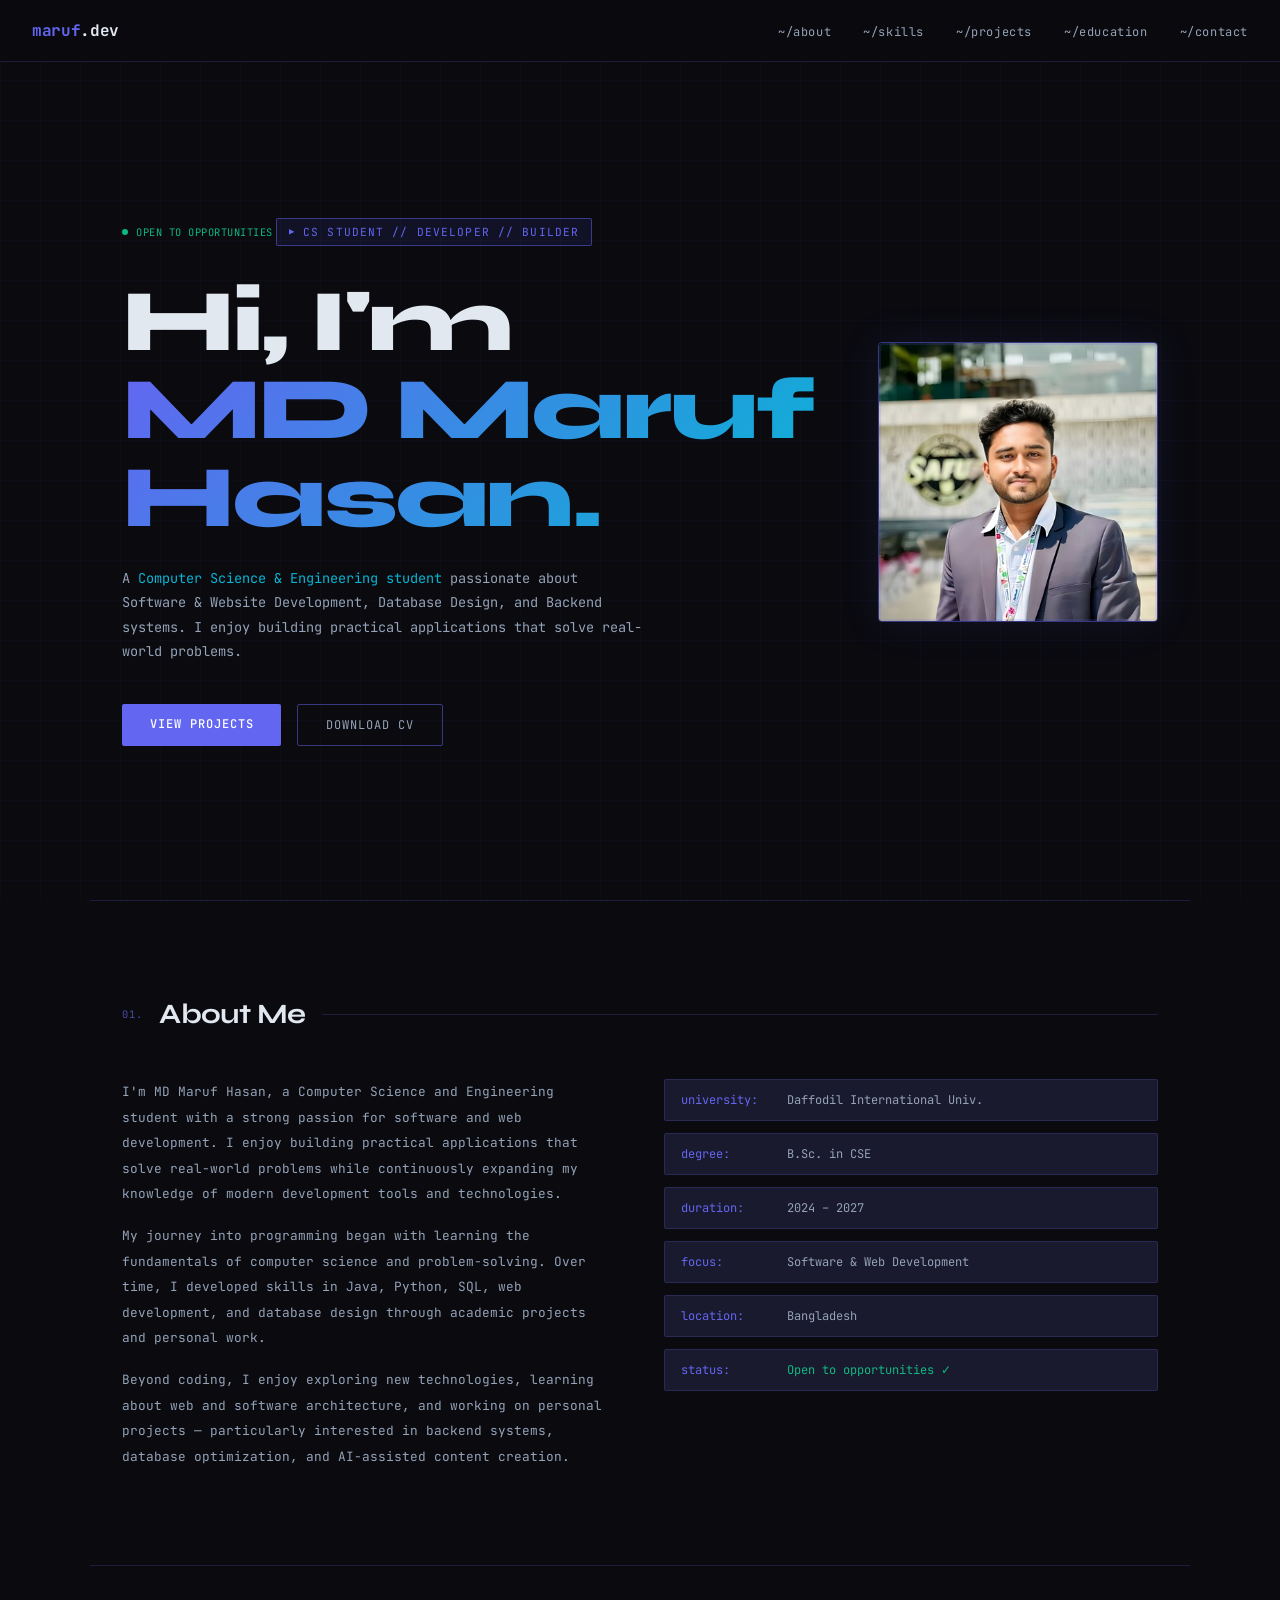
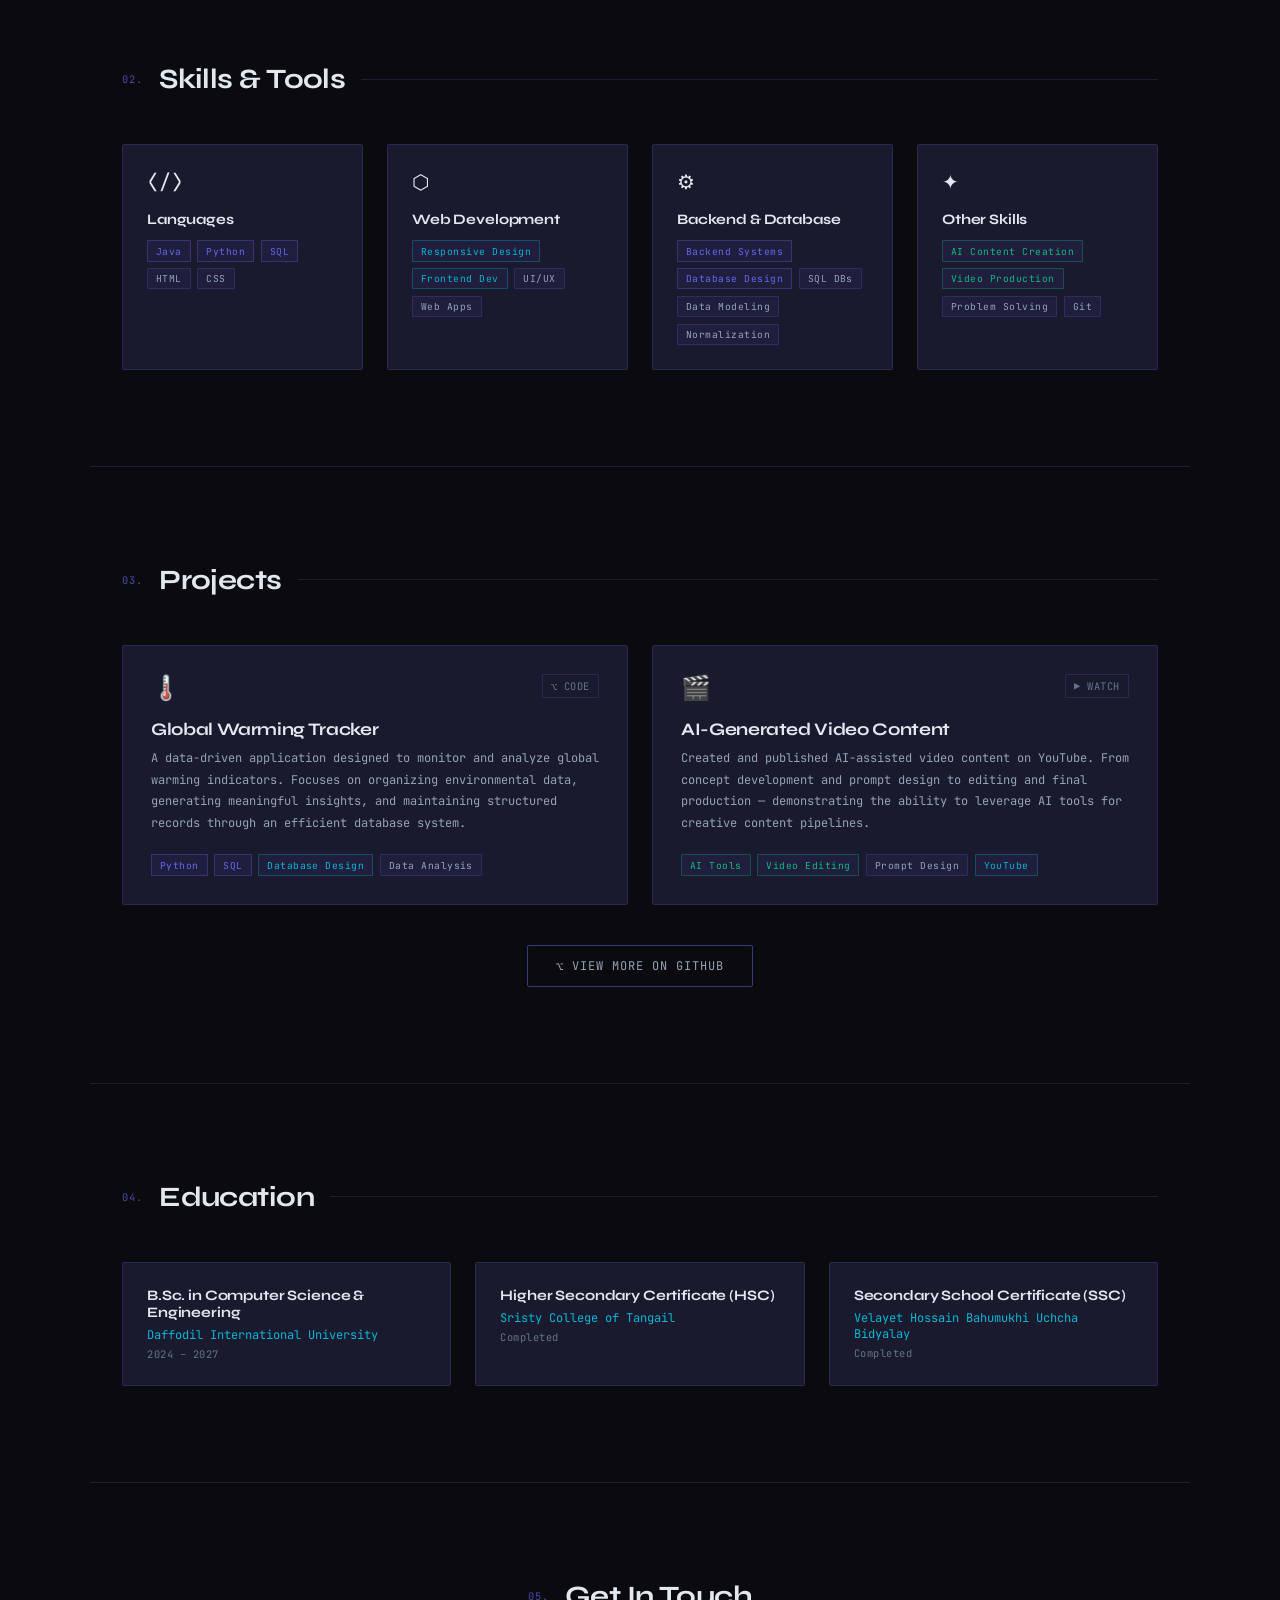
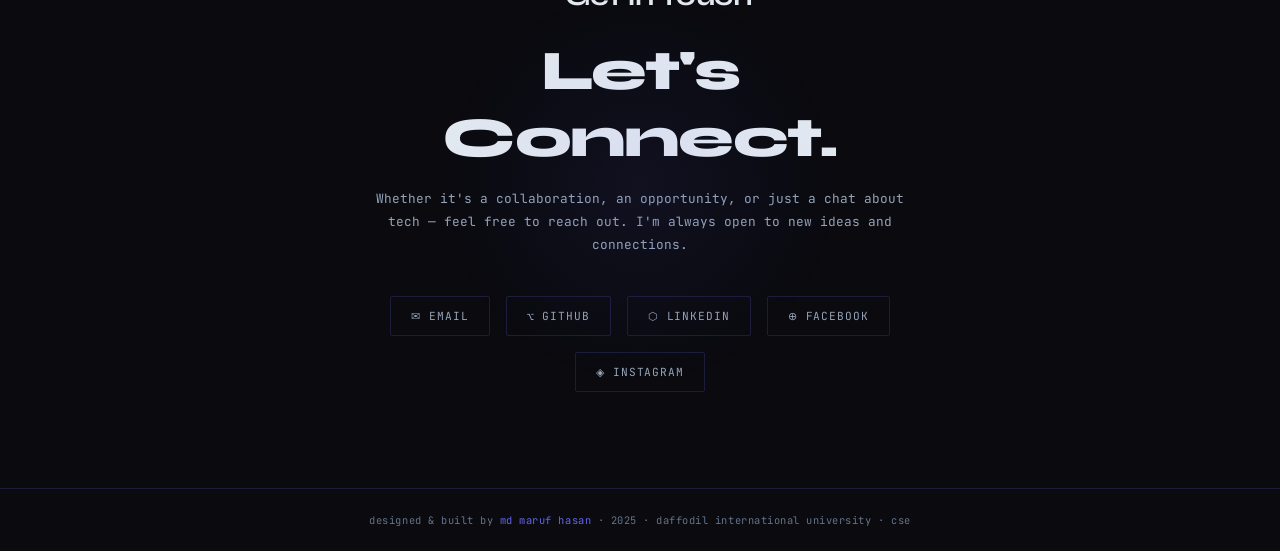
==== index.html @ e0969e5d "rename" ====
<!DOCTYPE html>
<html lang="en">
<head>
<meta charset="UTF-8">
<meta name="viewport" content="width=device-width, initial-scale=1.0">
<title>MD Maruf Hasan — CS Student</title>
<link href="https://fonts.googleapis.com/css2?family=JetBrains+Mono:wght@300;400;500;700&family=Syne:wght@400;600;700;800&display=swap" rel="stylesheet">
<link rel="stylesheet" href="style.css">
</head>
<body id="top">

<nav>
  <a href="#top" class="nav-logo">maruf<span>.dev</span></a>
  <ul class="nav-links">
    <li><a href="#about">~/about</a></li>
    <li><a href="#skills">~/skills</a></li>
    <li><a href="#projects">~/projects</a></li>
    <li><a href="#education">~/education</a></li>
    <li><a href="#contact">~/contact</a></li>
  </ul>
</nav>

<!-- HERO -->
<section class="hero" style="gap:4rem;">
  <div class="hero-content">
    <div class="status-pill">
      <span class="status-dot"></span>
      OPEN TO OPPORTUNITIES
    </div>
    <div class="hero-tag">CS STUDENT // DEVELOPER // BUILDER</div>
    <h1>
      <span class="name-line">Hi, I'm</span>
      <span class="name-line accent-word">MD Maruf Hasan.</span>
    </h1>
    <p class="hero-sub">
      A <span class="highlight">Computer Science &amp; Engineering student</span> passionate
      about Software &amp; Website Development, Database Design, and Backend systems.
      I enjoy building practical applications that solve real-world problems.
    </p>
    <div class="hero-cta">
      <a href="#projects" class="btn-primary">VIEW PROJECTS</a>
      <a href="https://drive.google.com/file/d/1HnLMd99gsw0s8gDPvyJ2rtFt3Ogb9XiE/view?usp=sharing" target="_blank" class="btn-outline">DOWNLOAD CV</a>
    </div>
  </div>
  <div class="hero-img-wrap">
    <div class="hero-img-ring">
      <img src="[data-uri]" alt="MD Maruf Hasan profile image" class="hero-img" alt="MD Maruf Hasan" class="hero-img" />
    </div>
  </div>
</section>

<!-- ABOUT -->
<div class="divider"></div>
<section id="about">
  <div class="section-wrap">
    <div class="section-header">
      <span class="section-num mono">01.</span>
      <h2 class="section-title">About Me</h2>
      <div class="section-line"></div>
    </div>
    <div class="about-grid">
      <div class="about-text">
        <p>
          I'm MD Maruf Hasan, a Computer Science and Engineering student with a strong
          passion for software and web development. I enjoy building practical applications
          that solve real-world problems while continuously expanding my knowledge of
          modern development tools and technologies.
        </p>
        <p>
          My journey into programming began with learning the fundamentals of computer
          science and problem-solving. Over time, I developed skills in Java, Python,
          SQL, web development, and database design through academic projects and
          personal work.
        </p>
        <p>
          Beyond coding, I enjoy exploring new technologies, learning about web and
          software architecture, and working on personal projects — particularly interested
          in backend systems, database optimization, and AI-assisted content creation.
        </p>
      </div>
      <div class="info-list">
        <div class="info-item">
          <span class="info-label mono">university:</span>
          <span class="info-val mono">Daffodil International Univ.</span>
        </div>
        <div class="info-item">
          <span class="info-label mono">degree:</span>
          <span class="info-val mono">B.Sc. in CSE</span>
        </div>
        <div class="info-item">
          <span class="info-label mono">duration:</span>
          <span class="info-val mono">2024 – 2027</span>
        </div>
        <div class="info-item">
          <span class="info-label mono">focus:</span>
          <span class="info-val mono">Software &amp; Web Development</span>
        </div>
        <div class="info-item">
          <span class="info-label mono">location:</span>
          <span class="info-val mono">Bangladesh</span>
        </div>
        <div class="info-item">
          <span class="info-label mono">status:</span>
          <span class="info-val mono" style="color:#10b981;">Open to opportunities ✓</span>
        </div>
      </div>
    </div>
  </div>
</section>

<!-- SKILLS -->
<div class="divider"></div>
<section id="skills">
  <div class="section-wrap">
    <div class="section-header">
      <span class="section-num mono">02.</span>
      <h2 class="section-title">Skills &amp; Tools</h2>
      <div class="section-line"></div>
    </div>
    <div class="skills-grid">
      <div class="skill-card">
        <div class="skill-icon">⟨/⟩</div>
        <div class="skill-name">Languages</div>
        <div class="skill-tags">
          <span class="tag accent">Java</span>
          <span class="tag accent">Python</span>
          <span class="tag accent">SQL</span>
          <span class="tag">HTML</span>
          <span class="tag">CSS</span>
        </div>
      </div>
      <div class="skill-card">
        <div class="skill-icon">⬡</div>
        <div class="skill-name">Web Development</div>
        <div class="skill-tags">
          <span class="tag cyan">Responsive Design</span>
          <span class="tag cyan">Frontend Dev</span>
          <span class="tag">UI/UX</span>
          <span class="tag">Web Apps</span>
        </div>
      </div>
      <div class="skill-card">
        <div class="skill-icon">⚙</div>
        <div class="skill-name">Backend &amp; Database</div>
        <div class="skill-tags">
          <span class="tag accent">Backend Systems</span>
          <span class="tag accent">Database Design</span>
          <span class="tag">SQL DBs</span>
          <span class="tag">Data Modeling</span>
          <span class="tag">Normalization</span>
        </div>
      </div>
      <div class="skill-card">
        <div class="skill-icon">✦</div>
        <div class="skill-name">Other Skills</div>
        <div class="skill-tags">
          <span class="tag green">AI Content Creation</span>
          <span class="tag green">Video Production</span>
          <span class="tag">Problem Solving</span>
          <span class="tag">Git</span>
        </div>
      </div>
    </div>
  </div>
</section>

<!-- PROJECTS -->
<div class="divider"></div>
<section id="projects">
  <div class="section-wrap">
    <div class="section-header">
      <span class="section-num mono">03.</span>
      <h2 class="section-title">Projects</h2>
      <div class="section-line"></div>
    </div>
    <div class="projects-grid">

      <div class="project-card">
        <div class="project-header">
          <div class="project-icon">🌡️</div>
          <div class="project-links">
            <a href="https://github.com/marufhasan-177/Global_Warming_tracker" target="_blank" class="project-link">⌥ CODE</a>
          </div>
        </div>
        <div class="project-name">Global Warming Tracker</div>
        <div class="project-desc">
          A data-driven application designed to monitor and analyze global warming
          indicators. Focuses on organizing environmental data, generating meaningful
          insights, and maintaining structured records through an efficient database system.
        </div>
        <div class="project-stack">
          <span class="tag accent">Python</span>
          <span class="tag accent">SQL</span>
          <span class="tag cyan">Database Design</span>
          <span class="tag">Data Analysis</span>
        </div>
      </div>

      <div class="project-card">
        <div class="project-header">
          <div class="project-icon">🎬</div>
          <div class="project-links">
            <a href="https://youtu.be/gZTeO2eKrio?si=ry5_ucvU-b6ZvsV4" target="_blank" class="project-link">▶ WATCH</a>
          </div>
        </div>
        <div class="project-name">AI-Generated Video Content</div>
        <div class="project-desc">
          Created and published AI-assisted video content on YouTube. From concept
          development and prompt design to editing and final production — demonstrating
          the ability to leverage AI tools for creative content pipelines.
        </div>
        <div class="project-stack">
          <span class="tag green">AI Tools</span>
          <span class="tag green">Video Editing</span>
          <span class="tag">Prompt Design</span>
          <span class="tag cyan">YouTube</span>
        </div>
      </div>

    </div>
    <div style="text-align:center; margin-top:2.5rem;">
      <a href="https://github.com/marufhasan-177" target="_blank" class="btn-outline" style="display:inline-flex; align-items:center; gap:0.6rem;">
        ⌥ VIEW MORE ON GITHUB
      </a>
    </div>
  </div>
</section>

<!-- EDUCATION -->
<div class="divider"></div>
<section id="education">
  <div class="section-wrap">
    <div class="section-header">
      <span class="section-num mono">04.</span>
      <h2 class="section-title">Education</h2>
      <div class="section-line"></div>
    </div>
    <div class="edu-grid">
      <div class="edu-card">
        <div class="edu-degree">B.Sc. in Computer Science &amp; Engineering</div>
        <div class="edu-school">Daffodil International University</div>
        <div class="edu-year">2024 – 2027</div>
      </div>
      <div class="edu-card">
        <div class="edu-degree">Higher Secondary Certificate (HSC)</div>
        <div class="edu-school">Sristy College of Tangail</div>
        <div class="edu-year">Completed</div>
      </div>
      <div class="edu-card">
        <div class="edu-degree">Secondary School Certificate (SSC)</div>
        <div class="edu-school">Velayet Hossain Bahumukhi Uchcha Bidyalay</div>
        <div class="edu-year">Completed</div>
      </div>
    </div>
  </div>
</section>

<!-- CONTACT -->
<div class="divider"></div>
<section id="contact">
  <div class="contact-wrap">
    <div class="contact-glow"></div>
    <div class="section-header" style="justify-content:center; margin-bottom:1.5rem;">
      <span class="section-num mono">05.</span>
      <h2 class="section-title">Get In Touch</h2>
    </div>
    <h2 class="contact-title">Let's Connect.</h2>
    <p class="contact-sub">
      Whether it's a collaboration, an opportunity, or just a chat
      about tech — feel free to reach out. I'm always open to
      new ideas and connections.
    </p>
    <div class="contact-links">
      <a href="mailto:marufhasanprome@gmail.com" class="contact-link">✉ EMAIL</a>
      <a href="https://github.com/marufhasan-177" target="_blank" class="contact-link">⌥ GITHUB</a>
      <a href="https://www.linkedin.com/in/md-maruf-hasan-94461538b/" target="_blank" class="contact-link">⬡ LINKEDIN</a>
      <a href="https://www.facebook.com/marufhasanprome" target="_blank" class="contact-link">⊕ FACEBOOK</a>
      <a href="http://www.instagram.com/marufhasanprome" target="_blank" class="contact-link">◈ INSTAGRAM</a>
    </div>
  </div>
</section>

<footer>
  <p>designed &amp; built by <span>md maruf hasan</span> · 2025 · daffodil international university · cse</p>
</footer>

<script src="style.js" defer></script>
</body>
</html>
---- style.css ----
:root {
    --bg: #0a0a0f;
    --bg2: #0f0f1a;
    --bg3: #141425;
    --surface: #1a1a2e;
    --surface2: #1f1f35;
    --border: rgba(99,102,241,0.2);
    --border-bright: rgba(99,102,241,0.5);
    --accent: #6366f1;
    --accent2: #06b6d4;
    --accent3: #10b981;
    --text: #e2e8f0;
    --muted: #64748b;
    --muted2: #94a3b8;
    --glow: rgba(99,102,241,0.15);
  }
  *, *::before, *::after { box-sizing: border-box; margin: 0; padding: 0; }
  html { scroll-behavior: smooth; }
  body {
    font-family: 'Syne', sans-serif;
    background: var(--bg);
    color: var(--text);
    min-height: 100vh;
    overflow-x: hidden;
  }
  .mono { font-family: 'JetBrains Mono', monospace; }

  body::before {
    content: '';
    position: fixed;
    inset: 0;
    background-image:
      linear-gradient(rgba(99,102,241,0.04) 1px, transparent 1px),
      linear-gradient(90deg, rgba(99,102,241,0.04) 1px, transparent 1px);
    background-size: 40px 40px;
    pointer-events: none;
    z-index: 0;
  }

  nav {
    position: fixed;
    top: 0; left: 0; right: 0;
    z-index: 100;
    padding: 1.25rem 2rem;
    display: flex;
    justify-content: space-between;
    align-items: center;
    background: rgba(10,10,15,0.85);
    backdrop-filter: blur(12px);
    border-bottom: 1px solid var(--border);
  }
  .nav-logo {
    font-family: 'JetBrains Mono', monospace;
    font-size: 1rem;
    font-weight: 700;
    color: var(--accent);
    text-decoration: none;
    letter-spacing: -0.02em;
  }
  .nav-logo span { color: var(--text); }
  .nav-links { display: flex; gap: 2rem; list-style: none; }
  .nav-links a {
    font-family: 'JetBrains Mono', monospace;
    font-size: 0.75rem;
    color: var(--muted2);
    text-decoration: none;
    letter-spacing: 0.05em;
    transition: color 0.2s;
  }
  .nav-links a:hover { color: var(--accent); }

  section { position: relative; z-index: 1; }

  .hero {
    min-height: 100vh;
    display: flex;
    align-items: center;
    padding: 8rem 2rem 4rem;
    max-width: 1100px;
    margin: 0 auto;
  }
  .hero-content { max-width: 720px; }
  .hero-tag {
    display: inline-flex;
    align-items: center;
    gap: 0.5rem;
    font-family: 'JetBrains Mono', monospace;
    font-size: 0.7rem;
    color: var(--accent);
    background: rgba(99,102,241,0.1);
    border: 1px solid var(--border-bright);
    padding: 0.35rem 0.75rem;
    border-radius: 2px;
    margin-bottom: 2rem;
    letter-spacing: 0.1em;
  }
  .hero-tag::before { content: '▶'; font-size: 0.55rem; }
  .hero h1 {
    font-size: clamp(3rem, 8vw, 5.5rem);
    font-weight: 800;
    line-height: 1.0;
    letter-spacing: -0.03em;
    margin-bottom: 0.25rem;
  }
  .hero h1 .name-line { display: block; }
  .hero h1 .accent-word {
    background: linear-gradient(135deg, var(--accent), var(--accent2));
    -webkit-background-clip: text;
    -webkit-text-fill-color: transparent;
    background-clip: text;
  }
  .hero-sub {
    font-family: 'JetBrains Mono', monospace;
    font-size: 0.85rem;
    color: var(--muted2);
    margin: 1.5rem 0;
    line-height: 1.8;
    max-width: 520px;
  }
  .hero-sub .highlight { color: var(--accent2); }
  .hero-cta { display: flex; gap: 1rem; margin-top: 2.5rem; flex-wrap: wrap; }
  .btn-primary {
    font-family: 'JetBrains Mono', monospace;
    font-size: 0.75rem;
    font-weight: 500;
    letter-spacing: 0.08em;
    color: #fff;
    background: var(--accent);
    border: none;
    padding: 0.75rem 1.75rem;
    border-radius: 2px;
    cursor: pointer;
    text-decoration: none;
    transition: all 0.2s;
    position: relative;
    overflow: hidden;
  }
  .btn-primary::after {
    content: '';
    position: absolute;
    inset: 0;
    background: rgba(255,255,255,0.1);
    opacity: 0;
    transition: opacity 0.2s;
  }
  .btn-primary:hover::after { opacity: 1; }
  .btn-outline {
    font-family: 'JetBrains Mono', monospace;
    font-size: 0.75rem;
    letter-spacing: 0.08em;
    color: var(--muted2);
    background: transparent;
    border: 1px solid var(--border-bright);
    padding: 0.75rem 1.75rem;
    border-radius: 2px;
    cursor: pointer;
    text-decoration: none;
    transition: all 0.2s;
  }
  .btn-outline:hover { color: var(--text); border-color: var(--accent); }

  .status-pill {
    display: inline-flex;
    align-items: center;
    gap: 0.5rem;
    font-family: 'JetBrains Mono', monospace;
    font-size: 0.65rem;
    color: var(--accent3);
    margin-bottom: 1rem;
    letter-spacing: 0.05em;
  }
  .status-dot {
    width: 6px; height: 6px;
    border-radius: 50%;
    background: var(--accent3);
    animation: pulse 2s infinite;
  }
  @keyframes pulse {
    0%, 100% { opacity: 1; box-shadow: 0 0 0 0 rgba(16,185,129,0.4); }
    50% { opacity: 0.8; box-shadow: 0 0 0 5px rgba(16,185,129,0); }
  }

  .section-wrap {
    max-width: 1100px;
    margin: 0 auto;
    padding: 6rem 2rem;
  }
  .section-header {
    display: flex;
    align-items: center;
    gap: 1rem;
    margin-bottom: 3rem;
  }
  .section-num {
    font-family: 'JetBrains Mono', monospace;
    font-size: 0.65rem;
    color: var(--accent);
    letter-spacing: 0.1em;
    opacity: 0.7;
  }
  .section-title {
    font-size: 1.75rem;
    font-weight: 700;
    letter-spacing: -0.02em;
  }
  .section-line {
    flex: 1;
    height: 1px;
    background: var(--border);
  }

  .about-grid {
    display: grid;
    grid-template-columns: 1fr 1fr;
    gap: 3rem;
    align-items: start;
  }
  .about-text {
    font-family: 'JetBrains Mono', monospace;
    font-size: 0.8rem;
    line-height: 2;
    color: var(--muted2);
  }
  .about-text p + p { margin-top: 1rem; }
  .about-text a { color: var(--accent); text-decoration: none; }
  .info-list { display: flex; flex-direction: column; gap: 0.75rem; }
  .info-item {
    display: flex;
    align-items: center;
    gap: 1rem;
    font-family: 'JetBrains Mono', monospace;
    font-size: 0.75rem;
    padding: 0.75rem 1rem;
    background: var(--surface);
    border: 1px solid var(--border);
    border-radius: 2px;
  }
  .info-label { color: var(--accent); min-width: 90px; }
  .info-val { color: var(--muted2); }

  .skills-grid {
    display: grid;
    grid-template-columns: repeat(auto-fit, minmax(240px, 1fr));
    gap: 1.5rem;
  }
  .skill-card {
    background: var(--surface);
    border: 1px solid var(--border);
    border-radius: 2px;
    padding: 1.5rem;
    transition: border-color 0.2s, background 0.2s;
  }
  .skill-card:hover {
    border-color: var(--border-bright);
    background: var(--surface2);
  }
  .skill-icon {
    font-family: 'JetBrains Mono', monospace;
    font-size: 1.25rem;
    margin-bottom: 1rem;
  }
  .skill-name {
    font-size: 0.9rem;
    font-weight: 700;
    margin-bottom: 0.75rem;
    letter-spacing: -0.01em;
  }
  .skill-tags { display: flex; flex-wrap: wrap; gap: 0.4rem; }
  .tag {
    font-family: 'JetBrains Mono', monospace;
    font-size: 0.6rem;
    color: var(--muted2);
    background: rgba(99,102,241,0.08);
    border: 1px solid var(--border);
    padding: 0.2rem 0.5rem;
    border-radius: 1px;
    letter-spacing: 0.05em;
  }
  .tag.accent { color: var(--accent); border-color: rgba(99,102,241,0.3); }
  .tag.cyan { color: var(--accent2); border-color: rgba(6,182,212,0.3); }
  .tag.green { color: var(--accent3); border-color: rgba(16,185,129,0.3); }

  .projects-grid {
    display: grid;
    grid-template-columns: repeat(auto-fit, minmax(320px, 1fr));
    gap: 1.5rem;
  }
  .project-card {
    background: var(--surface);
    border: 1px solid var(--border);
    border-radius: 2px;
    padding: 1.75rem;
    position: relative;
    overflow: hidden;
    transition: border-color 0.3s, background 0.3s;
    cursor: pointer;
  }
  .project-card::before {
    content: '';
    position: absolute;
    top: 0; left: 0; right: 0;
    height: 2px;
    background: linear-gradient(90deg, var(--accent), var(--accent2));
    transform: scaleX(0);
    transform-origin: left;
    transition: transform 0.3s;
  }
  .project-card:hover {
    border-color: var(--border-bright);
    background: var(--surface2);
  }
  .project-card:hover::before { transform: scaleX(1); }
  .project-header {
    display: flex;
    justify-content: space-between;
    align-items: flex-start;
    margin-bottom: 1rem;
  }
  .project-icon { font-size: 1.5rem; filter: grayscale(0.3); }
  .project-links { display: flex; gap: 0.5rem; }
  .project-link {
    font-family: 'JetBrains Mono', monospace;
    font-size: 0.65rem;
    color: var(--muted);
    text-decoration: none;
    padding: 0.25rem 0.5rem;
    border: 1px solid var(--border);
    border-radius: 1px;
    transition: all 0.2s;
    letter-spacing: 0.05em;
  }
  .project-link:hover { color: var(--accent2); border-color: rgba(6,182,212,0.3); }
  .project-name {
    font-size: 1.1rem;
    font-weight: 700;
    margin-bottom: 0.5rem;
    letter-spacing: -0.02em;
  }
  .project-desc {
    font-family: 'JetBrains Mono', monospace;
    font-size: 0.75rem;
    color: var(--muted2);
    line-height: 1.8;
    margin-bottom: 1.25rem;
  }
  .project-stack { display: flex; flex-wrap: wrap; gap: 0.4rem; }

  .edu-grid {
    display: grid;
    grid-template-columns: repeat(auto-fit, minmax(280px, 1fr));
    gap: 1.5rem;
  }
  .edu-card {
    background: var(--surface);
    border: 1px solid var(--border);
    border-radius: 2px;
    padding: 1.5rem;
    transition: border-color 0.2s;
  }
  .edu-card:hover { border-color: var(--border-bright); }
  .edu-degree {
    font-size: 0.9rem;
    font-weight: 700;
    margin-bottom: 0.4rem;
    letter-spacing: -0.01em;
  }
  .edu-school {
    font-family: 'JetBrains Mono', monospace;
    font-size: 0.75rem;
    color: var(--accent2);
    margin-bottom: 0.25rem;
  }
  .edu-year {
    font-family: 'JetBrains Mono', monospace;
    font-size: 0.65rem;
    color: var(--muted);
    letter-spacing: 0.05em;
  }

  .contact-wrap {
    max-width: 600px;
    margin: 0 auto;
    text-align: center;
    padding: 6rem 2rem;
    position: relative;
    z-index: 1;
  }
  .contact-glow {
    position: absolute;
    top: 50%; left: 50%;
    transform: translate(-50%, -50%);
    width: 400px; height: 400px;
    background: radial-gradient(circle, rgba(99,102,241,0.08) 0%, transparent 70%);
    pointer-events: none;
  }
  .contact-title {
    font-size: clamp(2rem, 5vw, 3.5rem);
    font-weight: 800;
    letter-spacing: -0.03em;
    margin-bottom: 1rem;
  }
  .contact-sub {
    font-family: 'JetBrains Mono', monospace;
    font-size: 0.8rem;
    color: var(--muted2);
    line-height: 1.8;
    margin-bottom: 2.5rem;
  }
  .contact-links { display: flex; justify-content: center; gap: 1rem; flex-wrap: wrap; }
  .contact-link {
    font-family: 'JetBrains Mono', monospace;
    font-size: 0.7rem;
    letter-spacing: 0.08em;
    display: flex;
    align-items: center;
    gap: 0.5rem;
    color: var(--muted2);
    text-decoration: none;
    padding: 0.75rem 1.25rem;
    border: 1px solid var(--border);
    border-radius: 2px;
    transition: all 0.2s;
  }
  .contact-link:hover { color: var(--accent); border-color: var(--border-bright); }

  footer {
    border-top: 1px solid var(--border);
    padding: 1.5rem 2rem;
    text-align: center;
    font-family: 'JetBrains Mono', monospace;
    font-size: 0.65rem;
    color: var(--muted);
    position: relative;
    z-index: 1;
    letter-spacing: 0.05em;
  }
  footer span { color: var(--accent); }

  .divider {
    height: 1px;
    background: var(--border);
    position: relative;
    z-index: 1;
    max-width: 1100px;
    margin: 0 auto;
  }

  .hero-img-wrap {
    flex-shrink: 0;
    display: flex;
    align-items: center;
    justify-content: center;
  }
  .hero-img-ring {
    width: 280px;
    height: 280px;
    border-radius: 4px;
    border: 1px solid var(--border-bright);
    overflow: hidden;
    position: relative;
    box-shadow: 0 0 40px rgba(99,102,241,0.12);
  }
  .hero-img-ring::after {
    content: '';
    position: absolute;
    inset: 0;
    border: 2px solid rgba(99,102,241,0.15);
    border-radius: 4px;
  }
  .hero-img {
    width: 100%;
    height: 100%;
    object-fit: cover;
    object-position: center top;
    filter: grayscale(10%) contrast(1.05);
    display: block;
  }
  @media (max-width: 640px) {
    .hero-img-wrap { display: none; }

    .about-grid { grid-template-columns: 1fr; }
    .nav-links { display: none; }
    .hero h1 { font-size: 2.75rem; }
  }
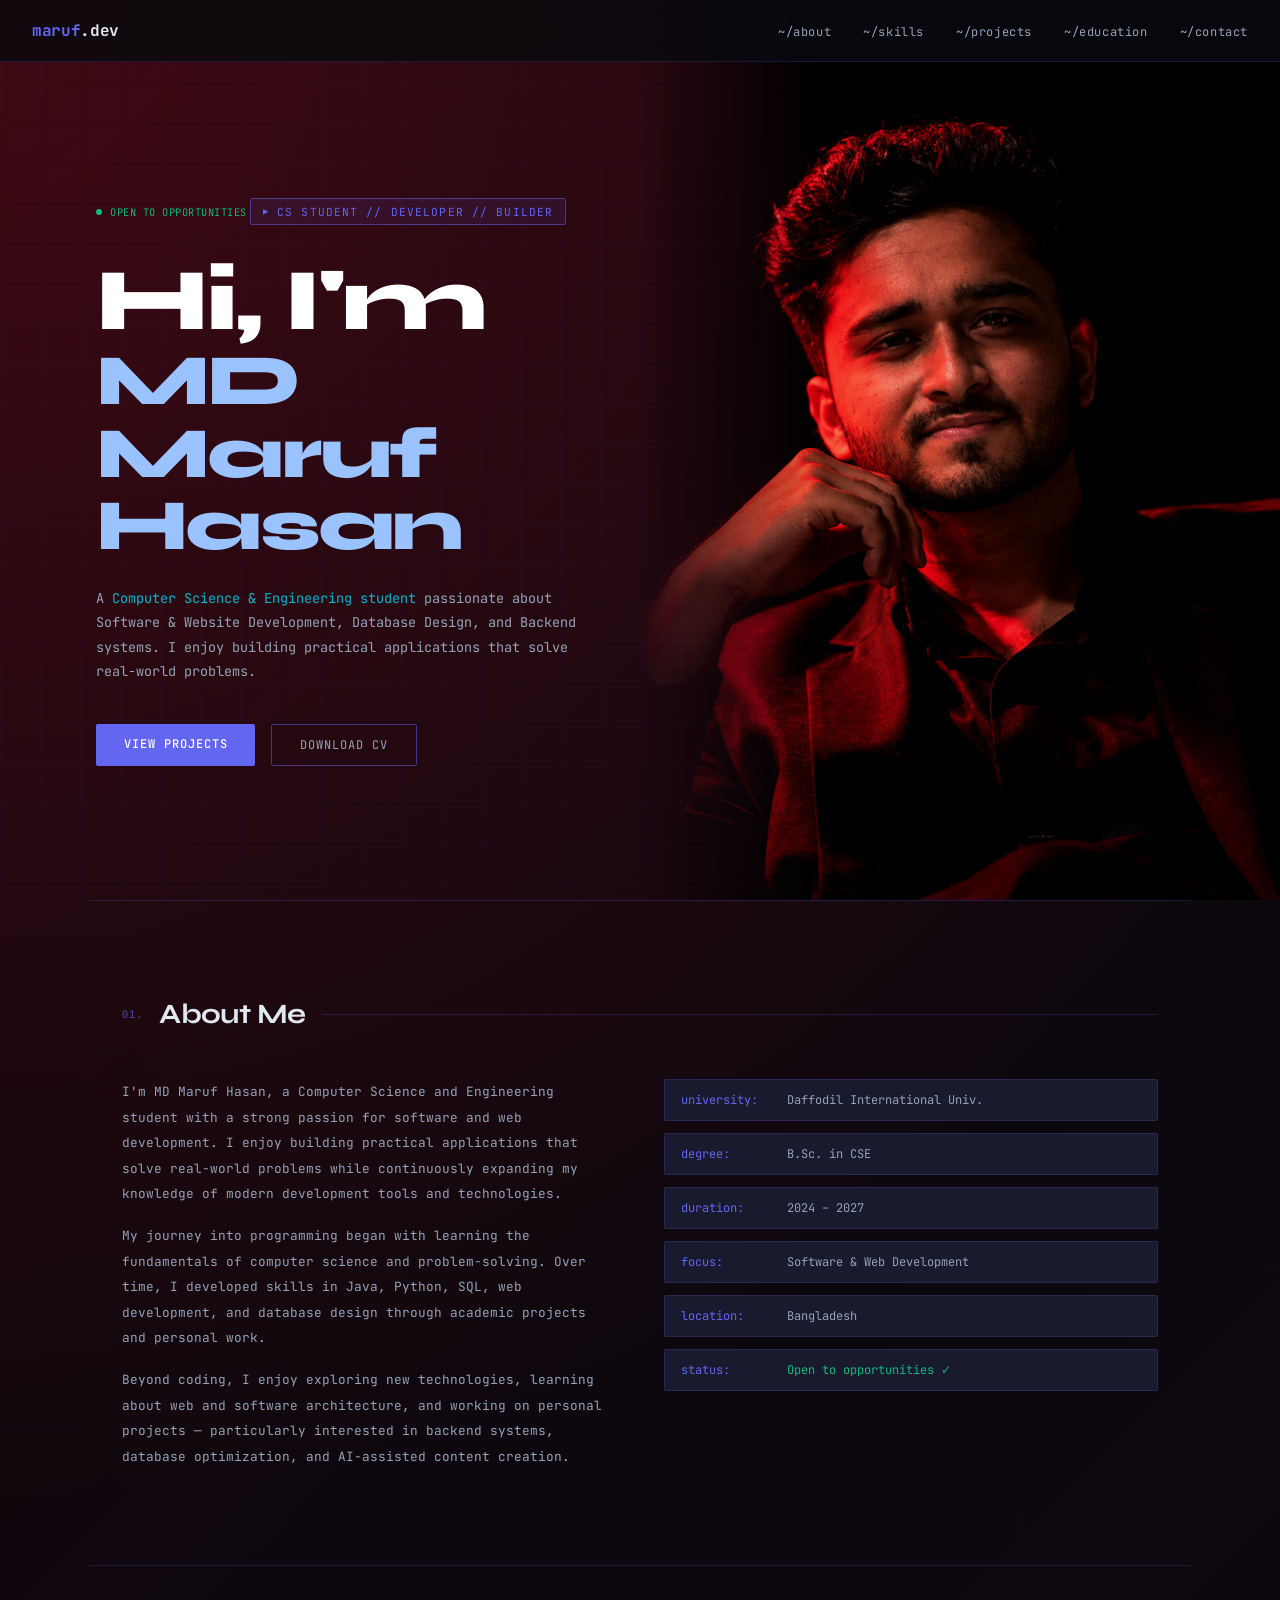
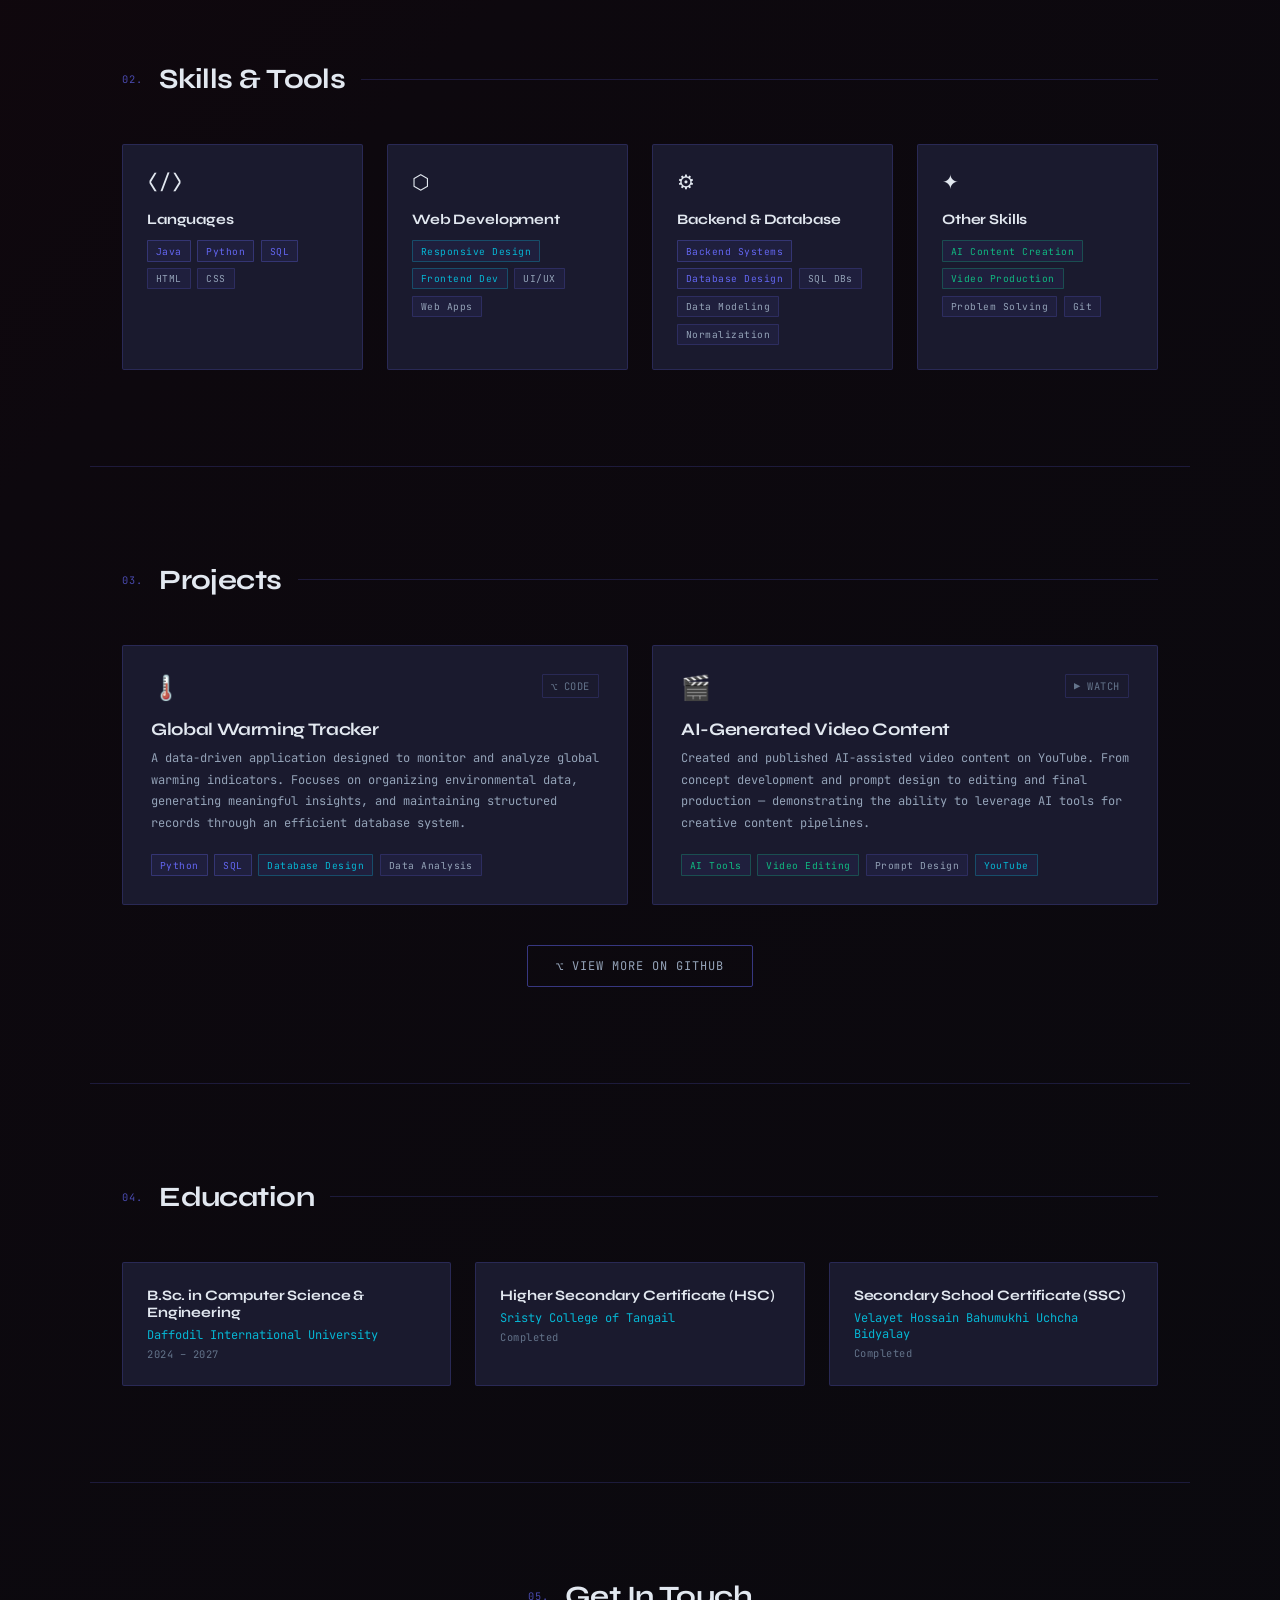
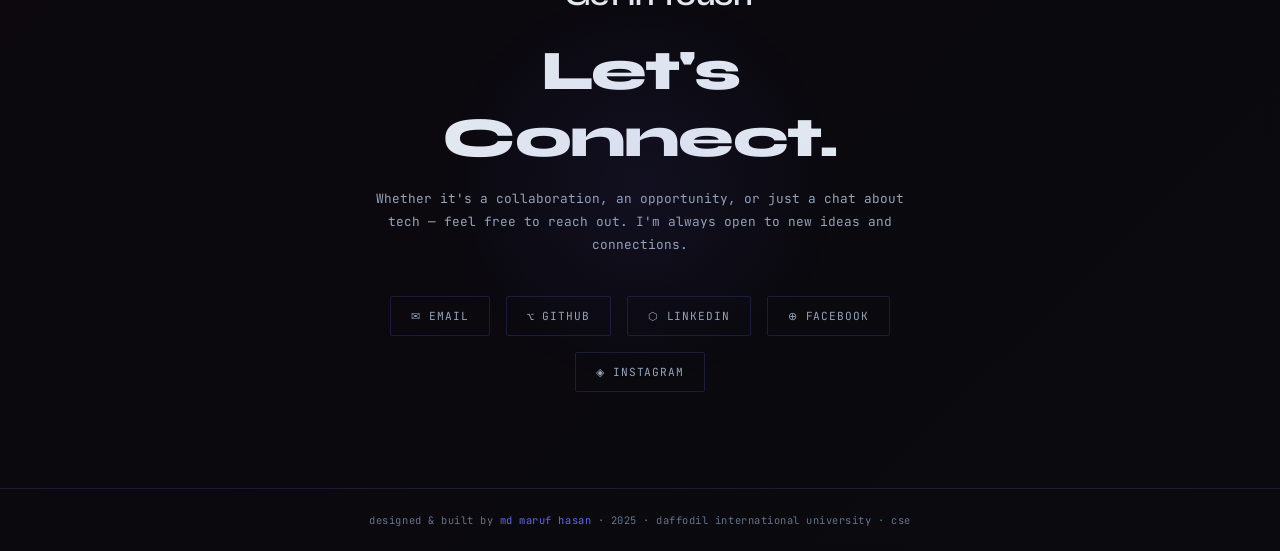
==== commit 412a7d73: "changing themes" ====
--- a/index.html
+++ b/index.html
@@ -30,7 +30,7 @@
     <div class="hero-tag">CS STUDENT // DEVELOPER // BUILDER</div>
     <h1>
       <span class="name-line">Hi, I'm</span>
-      <span class="name-line accent-word">MD Maruf Hasan.</span>
+      <span class="name-line accent-word">MD Maruf Hasan</span>
     </h1>
     <p class="hero-sub">
       A <span class="highlight">Computer Science &amp; Engineering student</span> passionate
--- a/style.css
+++ b/style.css
@@ -18,7 +18,9 @@
   html { scroll-behavior: smooth; }
   body {
     font-family: 'Syne', sans-serif;
-    background: var(--bg);
+    background:
+      radial-gradient(circle at 0% 0%, rgba(170, 18, 42, 0.28), transparent 38%),
+      linear-gradient(135deg, #16050a 0%, #0d080e 42%, var(--bg) 100%);
     color: var(--text);
     min-height: 100vh;
     overflow-x: hidden;
@@ -75,11 +77,18 @@
     min-height: 100vh;
     display: flex;
     align-items: center;
+    gap: 4rem;
+    padding: 0 0 0 4rem;
+    max-width: none;
+    margin: 0 auto;
+  }
+  .hero-content {
+    order: 1;
+    flex: none;
+    width: calc(50% - 2rem);
+    max-width: 720px;
     padding: 8rem 2rem 4rem;
-    max-width: 1100px;
-    margin: 0 auto;
-  }
-  .hero-content { max-width: 720px; }
+  }
   .hero-tag {
     display: inline-flex;
     align-items: center;
@@ -103,11 +112,12 @@
     margin-bottom: 0.25rem;
   }
   .hero h1 .name-line { display: block; }
+  .hero h1 .name-line:first-child {
+    color: #FFFFFF;
+  }
   .hero h1 .accent-word {
-    background: linear-gradient(135deg, var(--accent), var(--accent2));
-    -webkit-background-clip: text;
-    -webkit-text-fill-color: transparent;
-    background-clip: text;
+    color: #99C2FF;
+    font-size: 0.82em;
   }
   .hero-sub {
     font-family: 'JetBrains Mono', monospace;
@@ -446,37 +456,69 @@
   }
 
   .hero-img-wrap {
-    flex-shrink: 0;
+    order: 2;
+    position: absolute;
+    top: 0;
+    right: 0;
+    width: 50vw;
+    height: 100vh;
     display: flex;
     align-items: center;
     justify-content: center;
   }
   .hero-img-ring {
-    width: 280px;
-    height: 280px;
-    border-radius: 4px;
-    border: 1px solid var(--border-bright);
+    width: 100%;
+    height: 100%;
     overflow: hidden;
     position: relative;
-    box-shadow: 0 0 40px rgba(99,102,241,0.12);
   }
   .hero-img-ring::after {
-    content: '';
-    position: absolute;
-    inset: 0;
-    border: 2px solid rgba(99,102,241,0.15);
-    border-radius: 4px;
+    display: none;
   }
   .hero-img {
+    content: url('assets/Maruf%20Hasan.png');
     width: 100%;
     height: 100%;
     object-fit: cover;
     object-position: center top;
     filter: grayscale(10%) contrast(1.05);
     display: block;
+    -webkit-mask-image: linear-gradient(to right, transparent 0%, rgba(0,0,0,0.35) 10%, #000 28%);
+    mask-image: linear-gradient(to right, transparent 0%, rgba(0,0,0,0.35) 10%, #000 28%);
   }
   @media (max-width: 640px) {
-    .hero-img-wrap { display: none; }
+    body {
+      background:
+        radial-gradient(circle at 50% 0%, rgba(145, 16, 38, 0.22), transparent 46%),
+        linear-gradient(180deg, #120409 0%, #0a0a0f 58%, var(--bg) 100%);
+    }
+    .hero {
+      flex-direction: column;
+      justify-content: center;
+      gap: 2rem;
+      padding: 7rem 1.5rem 3rem;
+    }
+    .hero-img-wrap {
+      order: 1;
+      position: relative;
+      top: auto;
+      right: auto;
+      width: min(78vw, 360px);
+      height: min(78vw, 360px);
+    }
+    .hero-content {
+      order: 2;
+      flex: none;
+      width: auto;
+      padding: 0;
+      text-align: center;
+    }
+    .hero-img {
+      -webkit-mask-image: none;
+      mask-image: none;
+    }
+    .hero-sub { margin-left: auto; margin-right: auto; }
+    .hero-cta { justify-content: center; }
 
     .about-grid { grid-template-columns: 1fr; }
     .nav-links { display: none; }
